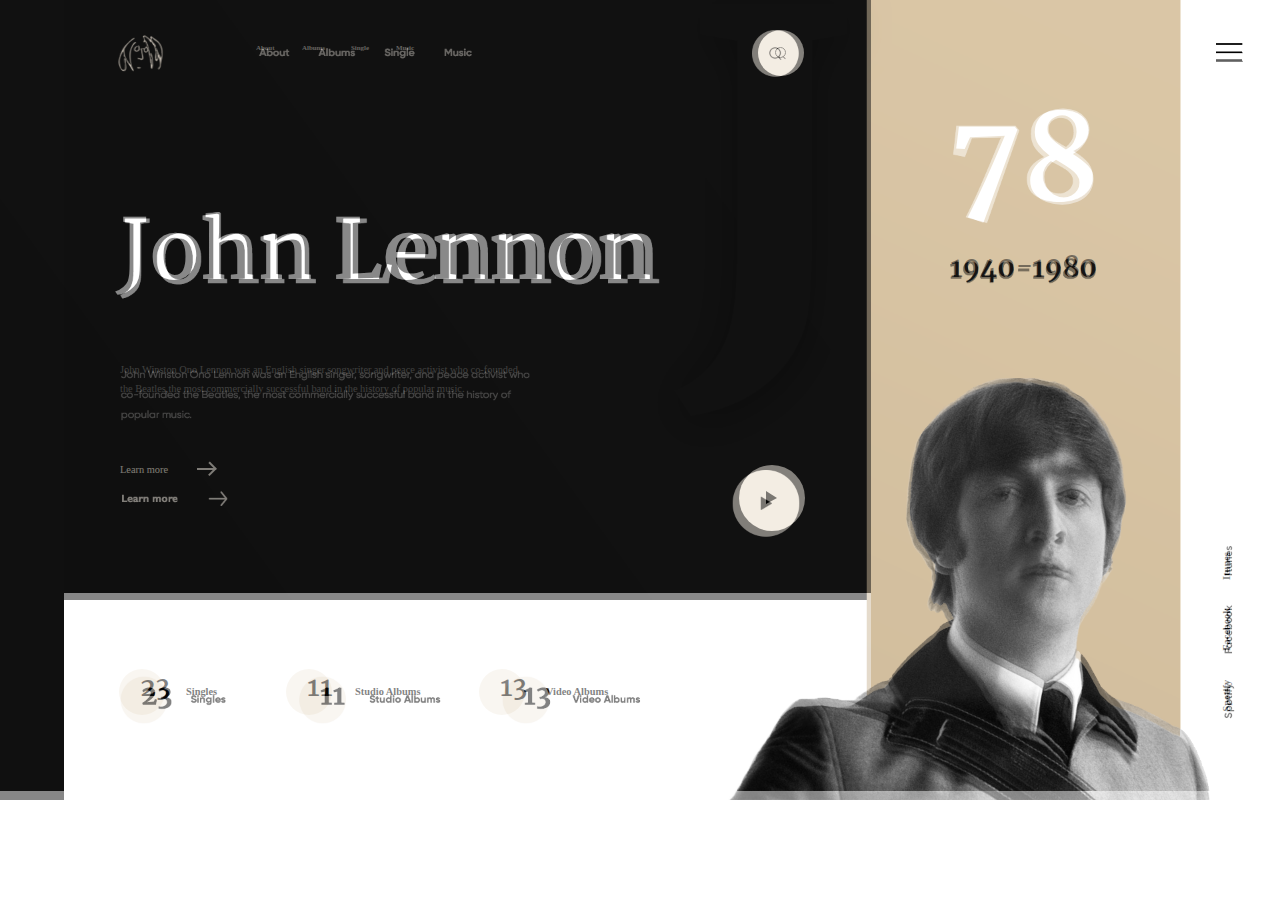
==== index.html @ c0ad47dd "test" ====
<!DOCTYPE html>
<html lang="en">
<head>
    <meta charset="UTF-8">
    <meta http-equiv="X-UA-Compatible" content="IE=edge">
    <meta name="viewport" content="width=device-width, initial-scale=1.0">
    <title>Document</title>
    <link rel="stylesheet" href="../css/style.css">
</head>
<body>
    <img src="../assets/lennon1.png" alt="" class="mockup">
    <div class="container">
        <div class="page">
            <div class="rightside"></div>
            <div class="name">
                <div class="name_row1">
                    <div class="nav">
                        <img class="head" src="../assets/logo.png" alt="">
                        <div class="navLi">
                            <li><a>About</a></li>
                            <li><a>Albums</a></li>
                            <li><a>Single</a></li>
                            <li><a>Music</a></li>
                        </div>
                        <div class="search">
                            <div class="magnifier"></div>
                        </div>
                    </div>
                    <div class="johnName">John Lennon</div>
                    <div class="brief">John Winston Ono Lennon was an English singer,songwriter,and peace activist who co-founded the Beatles,the most commercially successful band in the history of popular music.</div>
                    <div>
                        <div class="learnMore">Learn more</div>
                        <div class="arrow"></div>
                    </div>
                    <div class="playBTN">
                        <div class="triangle"></div>
                    </div>
                </div>
                <div class="name_row2">
                    <div class="count">
                        <p class="circle"></p>
                        <p>23</p>
                        <span>Singles</span>
                    </div>
                    <div class="count">
                        <p class="circle"></p>
                        <p>11</p>
                        <span>Studio Albums</span>
                    </div>
                    <div class="count">
                        <p class="circle"></p>
                        <p>13</p>
                        <span>Video Albums</span>
                    </div>
                </div>
            </div>
            <div class="birthday">
                <div>78</div>
                <div>1940-1980</div>
                <img src="../assets/head.png" alt="" class="lennon">
            </div>
            <div class="sidenav">
                <div class="sandwich">
                    <div></div>
                    <div></div>
                    <div></div>
                </div>
                <div class="link">
                    <li>Spotify</li>
                    <li>Facebook</li>
                    <li>Itunes</li>
                </div>
            </div>
        </div>
    </div>
</body>
</html>
---- css/style.css ----
@font-face{
    font-family:'bloomRegular';
    src:url('../fonts/ Elegant Sans Bold.otf');
    src:local('../fonts/bloom Regular'),
        local('../fonts/bloom'),
        url('../fonts/bloom.woff') format('woff'),
        url('../fonts/bloom.ttf') format('truetype'),
        url('../fonts/bloom.svg#fontname') format('svg'),
}

@font-face{
    font-family:'Martel-Bold';
    src:url('../fonts/Martel-Bold.ttf');
    src:local('../fonts/Martel-Bold'),
        url('../fonts/Martel-Bold.woff') format('woff'),
        url('../fonts/Martel-Bold.ttf') format('truetype'),
        url('../fonts/Martel-Bold.svg#Martel-Bold') format('svg'),
}

body {
    margin: 0;
    padding: 0;
}

.container {
    width: 100%;
    position: relative;
}

.mockup {
    position: absolute;
    display: inline-block;
    width: 100%;
    opacity: .5;
    z-index: 9999;
    min-width: 1265px;
    margin: 0;
}

.page {
    margin: auto;
    width: 100%;
    height: 790.625px;
    display: flex;
}

.rightside {
    min-width: 64px;
    height: 100%;
    background-color: #101010;
    display: inline-block;
}

.name {
    min-width: 793px;
    height: 100%;
    background-color: #0f0f0f;
    display: inline-block;
}

.name_row1 {
    width: 100%;
    height: 593px;
    display: inline-block;
    margin: 0;
    position: relative;
    /* background-color: darkcyan; */
}

.name_row2 {
    width: 100%;
    height: 198px;
    background-color: #fff;
    display: inline-block;
}

.birthday {
    min-width: 310px;
    height: 100%;
    background-color: #dac6a5;
    display: inline-block;
    position: relative;
}

.sidenav {
    z-index: -1;
    min-width: 99px;
    height: 100%;
    background-color: #fff;
    display: inline-block;
    position: relative;
}

.nav {
    display: flex;
    position: relative;
    font-weight: bold;
}

.nav img {    
    display: inline-block;
    padding-top: 35px;
    padding-left: 54px;
    width: 45px;
    height: 36px;
}

.navLi {
    margin-left: 93px;
    margin-top: 43px;
    display: flex;
    color: white;
    font-size: 8px;
}

.navLi li:nth-child(2) { margin-left: 25px; }
.navLi li:nth-child(3) { margin-left: 22px; }
.navLi li:nth-child(4) { margin-left: 24px; }

.navLi li{
    color: #b6b2ab;
    display: flex;
    font-size: 8px;
    height: 50%;
    -webkit-transform-origin-x: 0;
    transform: scale(0.865);
}

.search {
    background-color: #f3ede3;
    height: 46px;
    width: 46px;
    position: absolute;
    right: 67px;
    top: 30px;
    border-radius: 50%;
    display: flex;
}

.magnifier {
    position: relative;
    top: -1px;
    left: -1px;
    display: inline-block;
    width: 9px;
    height: 9px;
    border: 1px #403e3c solid;
    margin: auto;
    border-radius: 50%;
}

.magnifier:before {
    content: "";
    position: absolute;
    top: 9px;
    left: 6px;
    width: 4px;
    height: 0;
    border-bottom: 1px #403e3c solid;
    transform: rotate(45deg);
}

.johnName {
    margin-top: 115px;
    margin-left: 55px;
    font-size: 83px;
    font-family: "Martel-Bold";
    color: #ffffff;
    -webkit-transform-origin-x: 0;
    transform: scale(0.99);
}

.brief {
    margin-top: 31px;
    margin-left: 56px;
    line-height: 20px;
    display: inline-block;
    width: 470px;
    font-size: 12px;
    -webkit-transform-origin-x: 0;
    transform: scale(0.865);
    line-height: 22px;
    color: #706f6e;
}

.learnMore {
    margin-top: 61px;
    margin-left: 56px;
    font-size: 12px;
    color: #ece6dc;
    display: inline-block;
    -webkit-transform-origin-x: 0;
    transform: scale(0.865);
}

.arrow {
    display: inline-block;
    background-color: #ece6dc;
    width: 18px;
    height: 2px;
    margin-left: 17px;
    margin-bottom: 3px;
    position: relative;
}

.arrow:before {
    content: "";
    position: absolute;
    width: 10px;
    height: 1px;
    right: -3px;
    bottom: 3px;
    border-bottom: 2px #ece6dc solid;
    transform: rotate(
45deg
);
}

.arrow:after {
    content: "";
    position: absolute;
    width: 10px;
    height: 1px;
    right: -2px;
    top: 2px;
    border-bottom: 2px #ece6dc solid;
    transform: rotate(-45deg);
}

.playBTN {    
    background: #f3ede3;
    width: 66px;
    height: 66px;
    position: absolute;
    bottom: 62px;
    right: 66px;
    border-radius: 50%;
}

.triangle {
    position: absolute;
    width: 0;
    height: 0;
    top: 26px;
    left: 27px;
    border-top: 7px solid transparent;
    border-left: 11px solid #000;
    border-bottom: 6px solid transparent;
}

.count {
    display: inline-block;
    position: relative;
}

.name_row2 div{
    margin-top: 73px;
}

.name_row2 p{
    display: inline-block;
    font-family: Martel-Bold;
    font-size: 27px;
    margin: 0;
    margin-left: 22px;
    text-align: right;
    color: #050505;
    position: relative;
    z-index: 11;
}

.count .circle {
    position: absolute;
    width: 46px;
    height: 46px;
    border-radius: 50%;
    background-color: #f3ede3;
    margin-left: 1px;
    margin-top: 3px;
}

.count span {
    margin-left: 12px;
    font-size: 12px;
    line-height: 16px;
    font-weight: bold;
    display: inline-block;
    -webkit-transform-origin-x: 0;
    transform: scale(.865);
}

.name_row2 div:nth-child(1) span { margin-left: 12px; }
.name_row2 div:nth-child(2) span { margin-left: 18px; }
.name_row2 div:nth-child(3) span { margin-left: 15px; }

.name_row2 div:nth-child(1) { margin-left: 54px; }
.count:nth-child(2) { margin-left: 59px; }
.count:nth-child(3) { margin-left: 43px; }

.birthday {
    display: flex;
    flex-direction: column;
}

.birthday div:nth-child(1) {    
    -webkit-transform-origin-x: 0;
    transform: scale(.98); 
    margin-top: 61px;
    margin-left: 77px;
    font-size: 127px;
    font-family: Martel-Bold;
    color: #ffffff;
}

.birthday div:nth-child(2) {
    -webkit-transform-origin-x: 0;
    transform: scale(.98);
    margin-top: -30px;
    margin-left: 79px;
    font-size: 28px;
    font-family: Martel-Bold;
    color: #141414;
}

.lennon {
    position: absolute;
    width: 473px;
    bottom: 0;
    right: -29px;
}

.sandwich {
    display: flex;
    flex-direction: column;
    justify-content: space-between;
    margin-top: 43px;
    margin-left: 35px;
    width: 26px;
    height: 18px;
}

.sandwich div{
    width: 100%;
    height: 2px;
    background-color: #000;
}

.link {
    writing-mode: vertical-rl;
    display: flex;
    flex-direction: row;
    position: absolute;
    bottom: 77px;
    left: 37px;
    transform: rotate(
180deg
);
}

.link li {
    list-style: none;
    font-size: 12px;
    font-weight: bold;
    -webkit-transform-origin-x: 0;
    transform: scale(.865);

}

.link li:nth-child(2),
.link li:nth-child(3) {
    margin-top: 23px; 
}
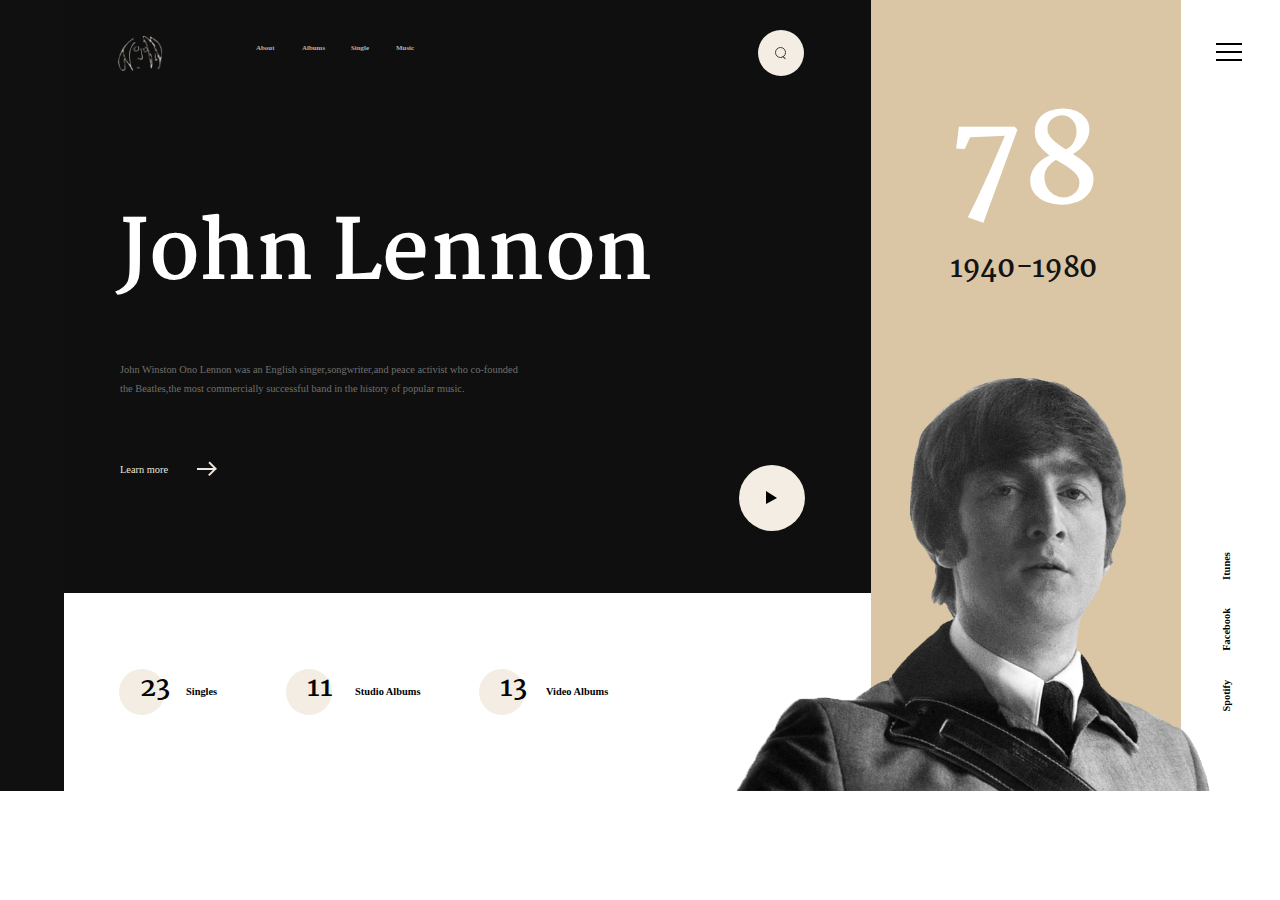
==== commit a44185f4: "test" ====
--- a/index.html
+++ b/index.html
@@ -8,14 +8,14 @@
     <link rel="stylesheet" href="../css/style.css">
 </head>
 <body>
-    <img src="../assets/lennon1.png" alt="" class="mockup">
+    <!-- <img src="/assets/lennon1.png" alt="" class="mockup"> -->
     <div class="container">
         <div class="page">
             <div class="rightside"></div>
             <div class="name">
                 <div class="name_row1">
                     <div class="nav">
-                        <img class="head" src="../assets/logo.png" alt="">
+                        <img class="head" src="/assets/logo.png" alt="">
                         <div class="navLi">
                             <li><a>About</a></li>
                             <li><a>Albums</a></li>
@@ -57,7 +57,7 @@
             <div class="birthday">
                 <div>78</div>
                 <div>1940-1980</div>
-                <img src="../assets/head.png" alt="" class="lennon">
+                <img src="/assets/head.png" alt="" class="lennon">
             </div>
             <div class="sidenav">
                 <div class="sandwich">
